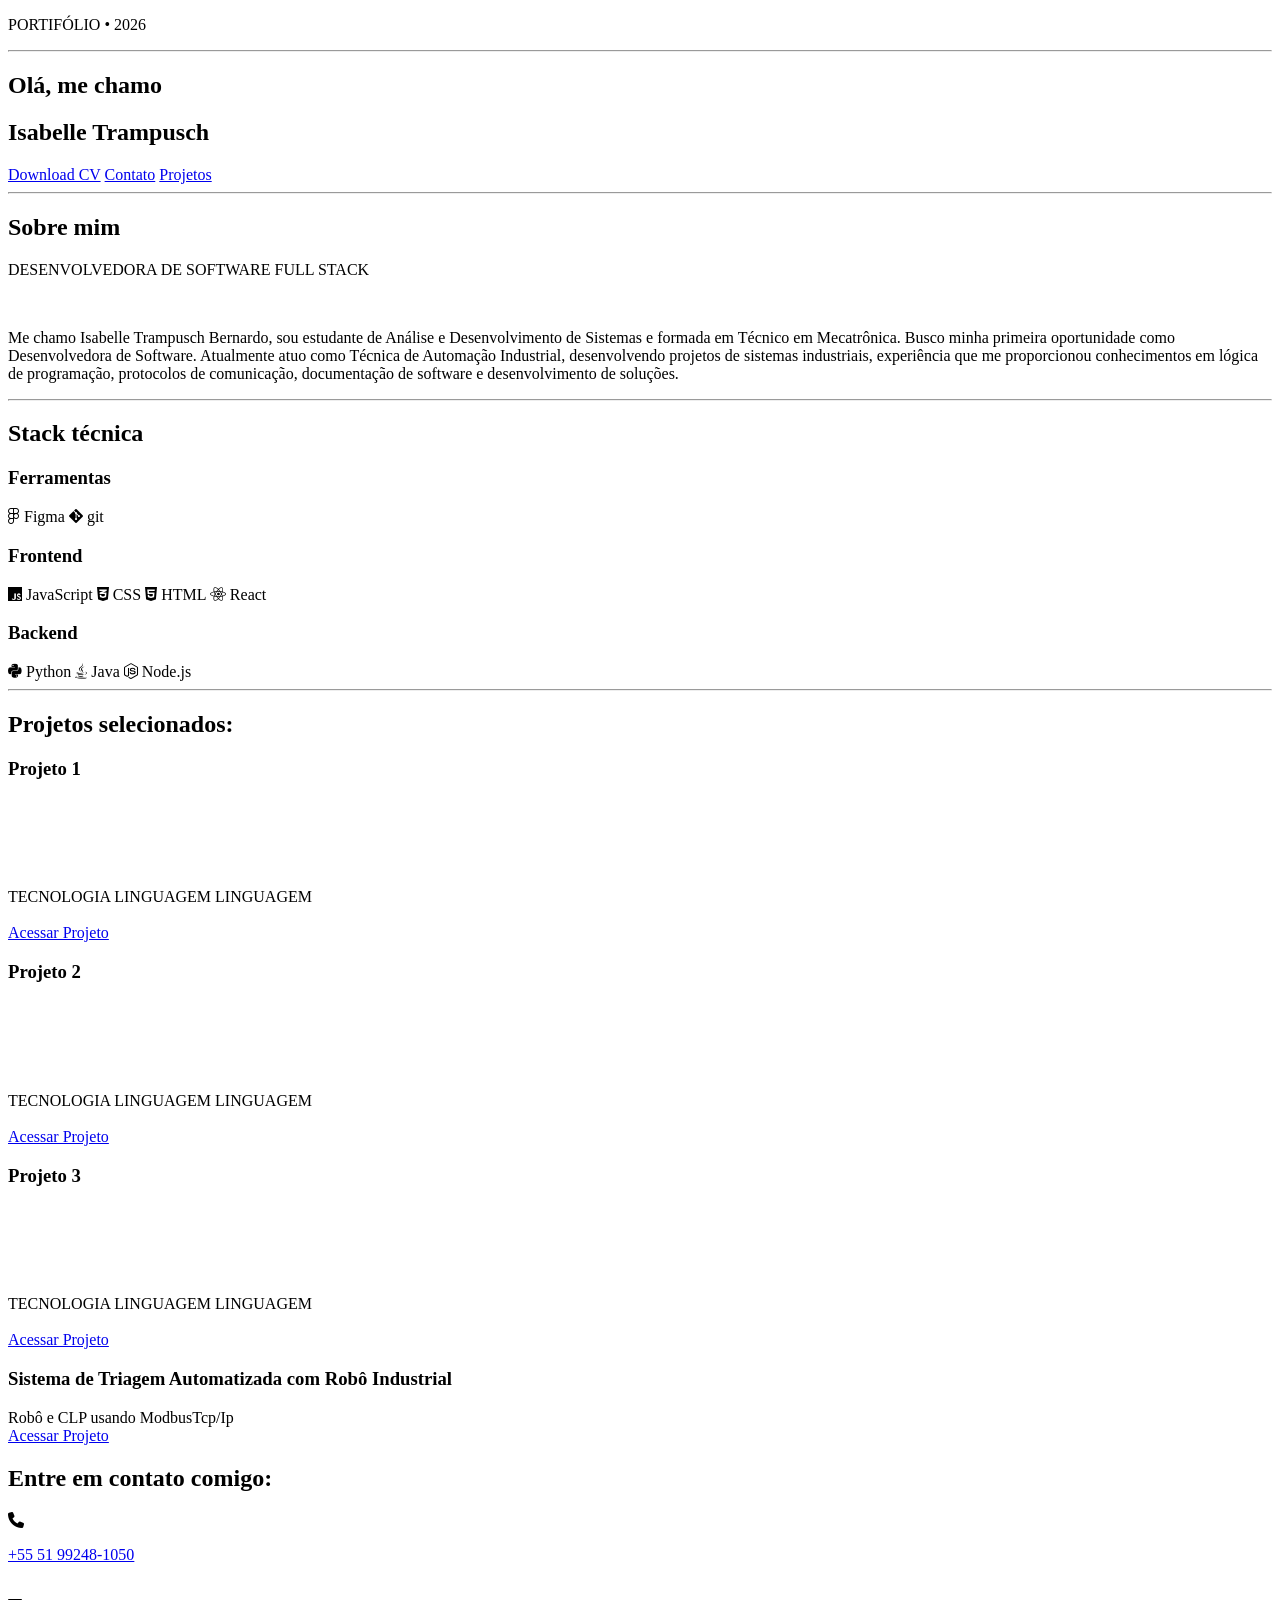
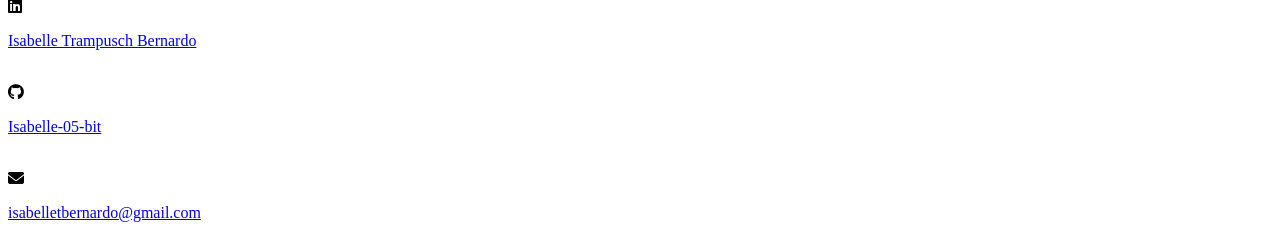
==== index.html @ dfebf292 "corrigindo caminho do index" ====
<!DOCTYPE html>
<html lang="en">
<head>
    <meta charset="UTF-8">
    <meta name="viewport" content="width=device-width, initial-scale=1.0">
     <title>Isabelle</title>

    <link rel="stylesheet" href="assets/css/style.css">
    <link rel="stylesheet"
    href="https://cdnjs.cloudflare.com/ajax/libs/font-awesome/6.7.2/css/all.min.css">
    <link rel="preconnect" href="https://fonts.googleapis.com">
    <link rel="preconnect" href="https://fonts.gstatic.com" crossorigin>
    <link href="https://fonts.googleapis.com/css2?family=Inter:wght@400;500;600&family=JetBrains+Mono:wght@400;500&family=Space+Grotesk:wght@400;500;600;700&display=swap" rel="stylesheet">

  
</head>

<body>
    <section id="inicio">
    <div class="header">
        <p class="eyebrown"> PORTIFÓLIO • 2026</p>
    </div>

    <hr>
    <div class="hero">
        <div>
            
            <h2>Olá, me chamo</h2>
            <h1>Isabelle Trampusch</h1>
            
        </div>

        <div> </div>
        
    </div>
    
    <div class="actions">
        <a href="pdf/Currículo Isabelle Trampusch.pdf" download class="btn-primary">Download CV</a>
        <a href="#contato" class="btn-secundary">Contato</a>
        <a href="#projetos"class="btn-secundary">Projetos</a>
    </div>
    </section>
    <hr>

    <section id="Sobre">
        <div class="about">
            <div>
                <h1>Sobre mim</h1>
            </div>
                
            <div>
                <p class="eyebrown">DESENVOLVEDORA DE SOFTWARE FULL STACK</p>
                <br>
                <p>Me chamo Isabelle Trampusch Bernardo, sou estudante de Análise e Desenvolvimento de Sistemas e formada em Técnico em Mecatrônica. Busco minha primeira oportunidade como Desenvolvedora de Software. Atualmente atuo como Técnica de Automação Industrial, desenvolvendo projetos de sistemas industriais, experiência que me proporcionou conhecimentos em lógica de programação, protocolos de comunicação, documentação de software e desenvolvimento de soluções.</p>
            </div>

        </div>
    </section>

<hr>

<section id="stack">
<div class="stack">
    <h2>Stack técnica</h2>

        <div class="cards">

            <div class="cardStack">
                <div class="linha"></div>
                <h3>Ferramentas</h3>
            
            
                <i class="fa-brands fa-figma"></i>
                <span class="badge">Figma</span>

                <i class="fa-brands fa-git-alt"></i>
                <span class="badge">git</span>
                
            </div>

            <div class="cardStack">
                <div class="linha"></div>
                <h3>Frontend</h3>
                
                <i class="fa-brands fa-js"></i>
                <span class="badge">JavaScript</span>

                <i class="fa-brands fa-css3-alt"></i>
                <span class="badge">CSS</span>

                <i class="fa-brands fa-html5"></i>
                <span class="badge">HTML</span>

                <i class="fa-brands fa-react"></i>
                <span class="badge">React</span>
                
            </div>

            <div class="cardStack">
                <div class="linha"></div>
                <h3>Backend</h3>

                <i class="fa-brands fa-python"></i>
                <span class="badge">Python</span>

                <i class="fa-brands fa-java"></i>
                <span class="badge">Java</span>

                <i class="fa-brands fa-node-js"></i>
                <span class="badge">Node.js</span>
                
            </div>

        </div>
</div>

<hr>


</section>
    
<section id="projetos">

<div class="projetos">
    
    <h2>Projetos selecionados:</h2>

    <div class="cards">
            

        <div class="cardProjeto">
            
            <h3>Projeto 1</h3>
            <br>
            <br>
            <br>
            <br>
            <br>
            <span class="badge">TECNOLOGIA</span>
            <span class="badge">LINGUAGEM</span>
            <span class="badge">LINGUAGEM</span>
            <br>
            <br>
            <a href="projeto1.html">Acessar Projeto</a>
        </div>

        <div class="cardProjeto">
            
            <h3>Projeto 2</h3>
            <br>
            <br>
            <br>
            <br>
            <br>
            <span class="badge">TECNOLOGIA</span>
            <span class="badge">LINGUAGEM</span>
            <span class="badge">LINGUAGEM</span>
            <br>
            <br>
            <a href="projeto2.html">Acessar Projeto</a>
        </div>

        <div class="cardProjeto">
            
            <h3>Projeto 3</h3>
            <br>
            <br>
            <br>
            <br>
            <br>
            <span class="badge">TECNOLOGIA</span>
            <span class="badge">LINGUAGEM</span>
            <span class="badge">LINGUAGEM</span>
            <br>
            <br>
            <a href="projeto3.html">Acessar Projeto</a>
        </div>

        <div class="cardProjetoMec">
            <h3>Sistema de Triagem Automatizada com Robô Industrial</h3>
            <div class="imgMecatronica"></div>
        
            
            <span class="badge">Robô e CLP usando ModbusTcp/Ip</span>
            <br>
            <a href="projeto4.html">Acessar Projeto</a>
        </div>

    </div>
</div>
</section>

</body>
<section id="contato">
    <footer>
        <h1>Entre em contato comigo:</h1>

        <div class="contato-item">
            <i class="fa-solid fa-phone"></i>

            <a href="https://wa.me/5551992481050" target="_blank">
            <p>+55 51 99248-1050</p>
            </a>
        </div>
        <br>
        <div class="contato-item">
         
            <i class="fa-brands fa-linkedin"></i>
            <a href="https://www.linkedin.com/in/isabelle-trampusch-bernardo-7a17942a6/" target="_blank">
            <p>Isabelle Trampusch Bernardo</p>
            </a>
        
        </div>
        <br>
        <div class="contato-item">
            <i class="fa-brands fa-github"></i>
            <a href="https://github.com/Isabelle05-bit" target="_blank">
            <p>Isabelle-05-bit</p>
            </a>
        </div>
        <br>
        <div class="contato-item">
            <i class="fa-solid fa-envelope"></i>
            <a href="mailto:isabelletbernardo@gmail.com?subject=Contato%20sobre%20seu%20portfólio&body=Olá%20Isabelle,%0A%0AVi%20seu%20portfólio%20e%20gostaria%20de%20conversar%20sobre%20uma%20oportunidade.%0A%0AAtenciosamente," target="_blank">
            <p>isabelletbernardo@gmail.com</p>
            </a>
        </div>





    </footer>
</section>
</html>
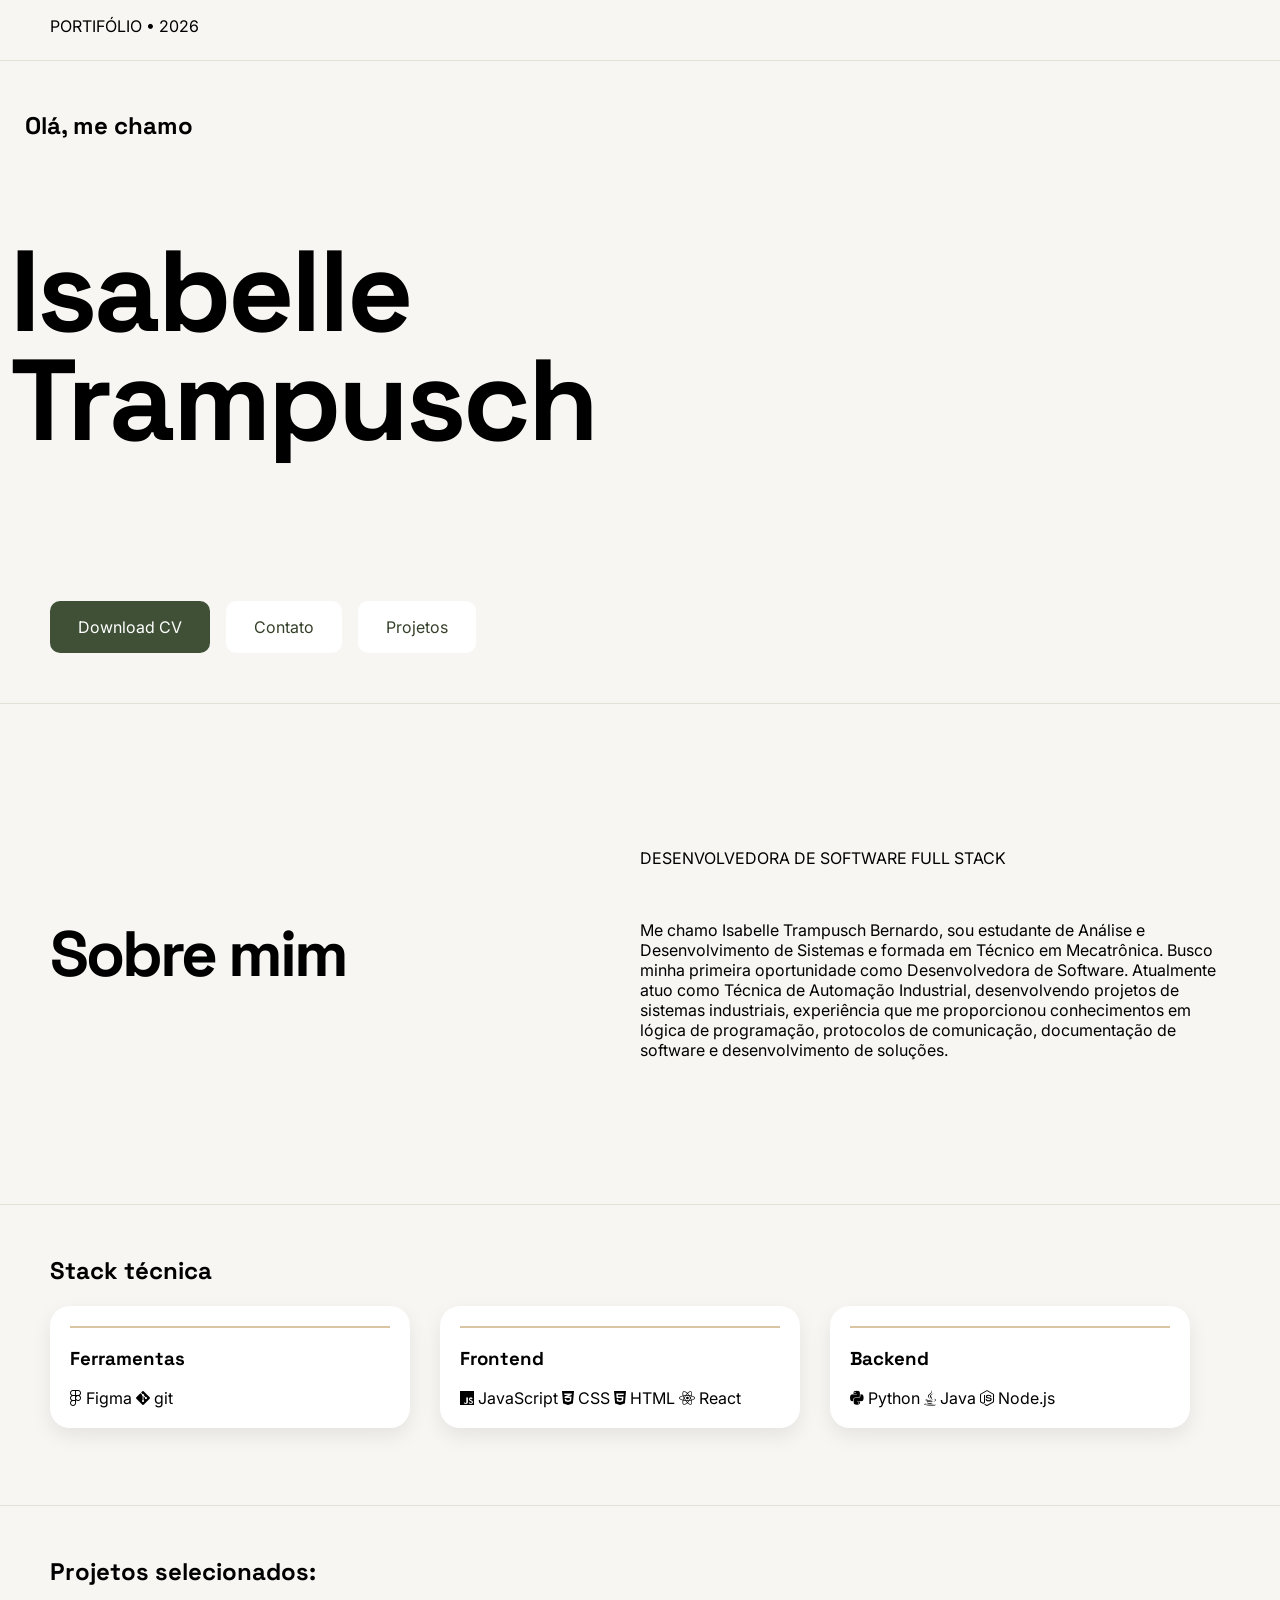
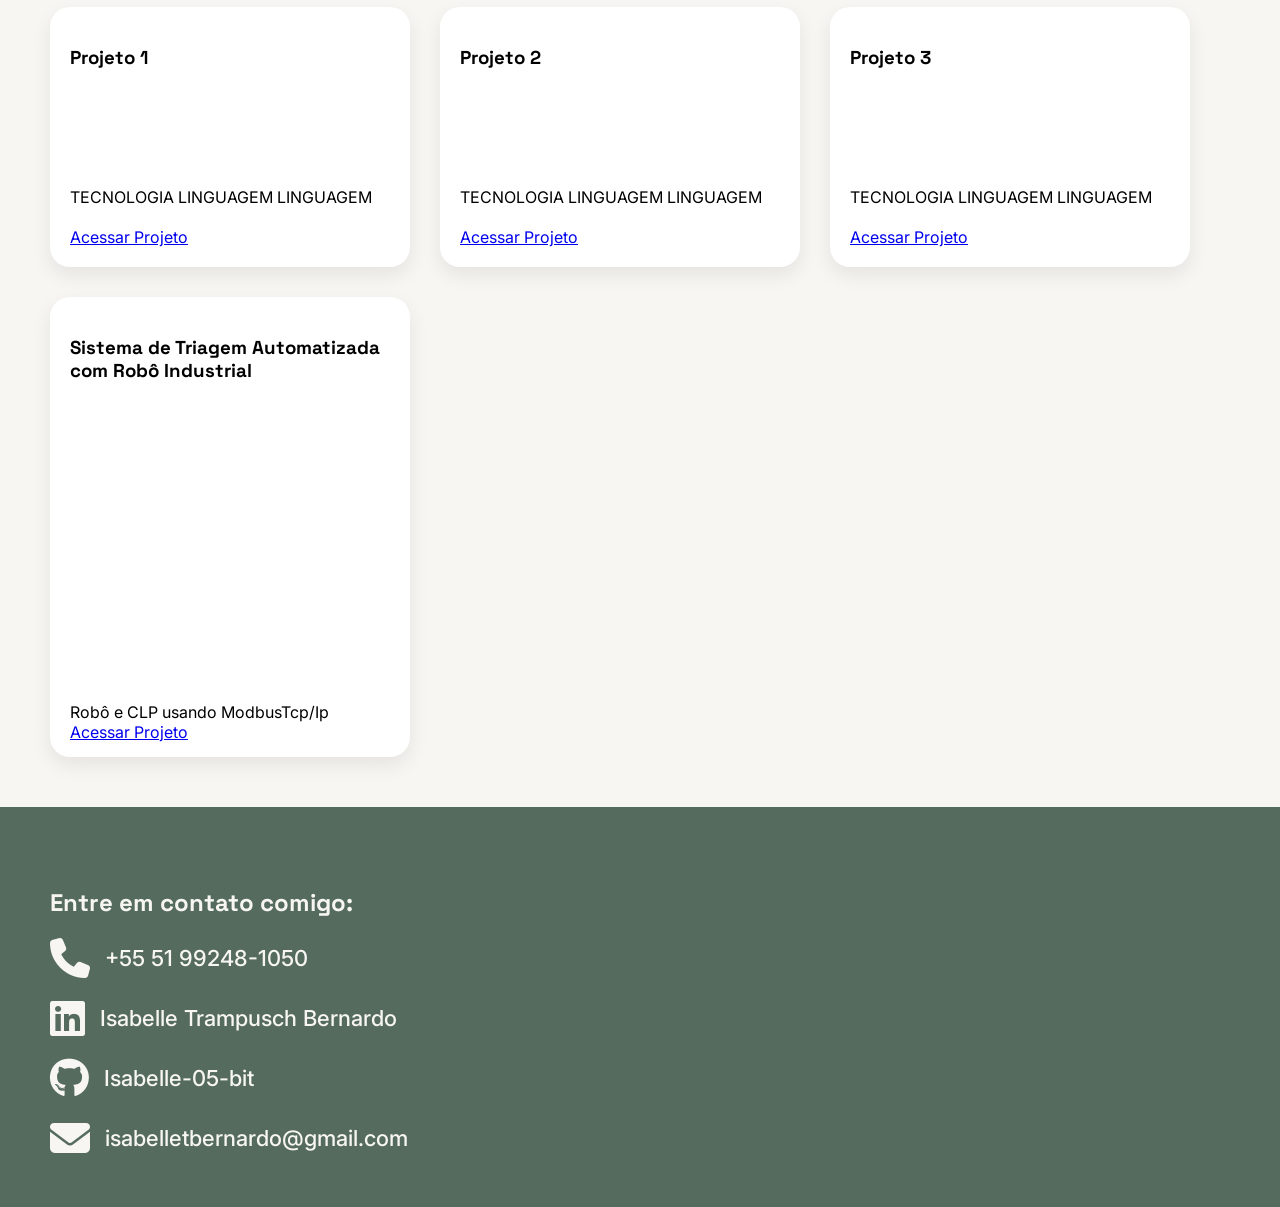
==== commit 17f0eb08: "mudando caminho do css no index" ====
--- a/index.html
+++ b/index.html
@@ -5,7 +5,7 @@
     <meta name="viewport" content="width=device-width, initial-scale=1.0">
      <title>Isabelle</title>
 
-    <link rel="stylesheet" href="assets/css/style.css">
+    <link rel="stylesheet" href="html/assets/css/style.css">
     <link rel="stylesheet"
     href="https://cdnjs.cloudflare.com/ajax/libs/font-awesome/6.7.2/css/all.min.css">
     <link rel="preconnect" href="https://fonts.googleapis.com">
--- a/html/assets/css/style.css
+++ b/html/assets/css/style.css
@@ -0,0 +1,463 @@
+
+body{
+
+  background-color: #F7F6F3;
+  font-family: "Inter", sans-serif;
+
+  margin: 0;
+  padding: 0;
+  box-sizing: border-box;
+
+  h1, h2, h3, h4 {
+  font-family: "Space Grotesk", sans-serif;
+  font-weight: 700;
+  }
+
+  /* Código */
+  code, pre {
+  font-family: "JetBrains Mono", monospace;
+  }
+}
+/* Inicio */
+.hero{
+  display: grid;
+  grid-template-columns: 1fr 1fr;
+  gap: 64x;
+  align-items: center;
+}
+.hero h1 {
+  margin-left: 10px;
+  font-size: clamp(64px, 9vw, 130px);   /* mínimo 64px, cresce com a tela (9vw), máximo 130px */
+  line-height: 0.95;       /* aproxima as linhas */
+  letter-spacing: -3px;    /* aperta as letras (visual editorial) */
+}
+.hero h2{
+  margin: 25px;
+}
+
+.hero p{
+  margin: 50px;
+  color: #362c19;
+}
+
+/* Sobre */
+.about{
+  margin: 50px;
+  display: grid;
+  grid-template-columns: 5fr 5fr;
+  gap: 64x;
+  align-items: center;
+  min-height: 400px;
+}
+
+.about h1{
+  font-size: clamp(32px, 9vw, 64px);  
+  line-height: 0.95;       /* aproxima as linhas */
+  letter-spacing: -3px;    /* aperta as letras (visual editorial) */
+}
+
+.header{
+  margin-left: 50px;
+}
+.eyebrow {
+  font-family: "JetBrains Mono", monospace;
+  text-transform: uppercase;   /* tudo em maiúscula */
+  letter-spacing: 6px;         /* espaço largo entre letras */
+  font-size: 16px;
+  color: #5a5a5a;
+  
+}
+
+/* Botões */
+.actions {
+  margin: 50px;
+  display: flex;   /* coloca os dois lado a lado */
+  gap: 16px;       /* espaço entre eles */
+}
+
+
+
+.btn {
+  padding: 16px 28px;        /* tamanho interno do botão */
+  border-radius: 10px;       /* cantos arredondados */
+  font-size: 16px;
+  cursor: pointer;
+  text-decoration: none;     /* tira o sublinhado se for <a> */
+  border: 1px solid transparent;
+}
+
+.btn-primary {
+  display: inline-block;
+  box-sizing: border-box;
+  padding: 16px 28px;
+  border-radius: 10px;
+  background: #3f5036;
+  color: #fff;
+  text-decoration: none;
+}
+
+.btn-primary:hover {
+  background: #2d3723;
+}
+
+.btn-secundary{
+  display: inline-block;
+  box-sizing: border-box;
+  padding: 16px 28px;
+  border-radius: 10px;
+  background:  #fff;
+  color:#344029;
+  text-decoration: none;
+}
+
+.btn-secundary:hover{
+  background-color: #3f5036;
+  color: #fff;
+}
+
+
+.btn-ghost {
+  background: transparent;   /* fundo vazio */
+  border-color: #d6d2c8;     /* só a borda cinza */
+  color: #1a1a1a;
+}
+/* Linha de divisão */
+hr {
+  border: none;              /* remove o estilo padrão feio */
+  border-top: 1px solid #e3e0d8;  /* linha fina e clara */
+  margin: 24px 0;            /* espaço acima e abaixo */
+}
+.linha{
+
+  width:100%;
+
+  height:2px;
+
+  margin:0px 0 0px;
+
+  background:#D9C5A1;
+
+}
+/* Stack técnica */
+.stack{
+  align-items: center;
+  margin: 50px;
+  min-height: 200px;
+}
+
+/* Cards de projetos */
+.projetos{
+  align-items: center;
+  margin: 50px;
+  min-height: 200px;
+}
+
+.cards{
+  display: flex;
+  gap: 30px;
+  flex-wrap: wrap;
+  align-items: center;
+      
+}
+   
+.cardStack{
+
+  align-items: center;
+  width:320px;
+
+  background:white;
+
+  padding-top: 1px;
+  padding: 20px;
+
+  border-radius:20px;
+
+  box-shadow:0px 8px 20px rgba(0,0,0,.08);
+
+}
+
+.cardProjeto{
+
+  align-items: center;
+  width:320px;
+  height:220px;
+
+  background:white;
+
+  padding-top: 1px;
+  padding: 20px;
+
+  border-radius:20px;
+
+  box-shadow:0px 8px 20px rgba(0,0,0,.08);
+
+}
+.cardProjetoMec{
+  width:320px;
+  height:420px;
+
+  background:white;
+
+  padding-top: 1px;
+  padding: 20px;
+
+  border-radius:20px;
+
+  box-shadow:0px 8px 20px rgba(0,0,0,.08);
+}
+
+.imgMecatronica{
+
+  width: 100%;
+  height: 280px;
+
+  margin: 20px auto;
+
+  background-image: url("../imagens/TCCMecatronicaI.jpeg");
+  background-size: cover;
+  background-position: center;
+  background-repeat: no-repeat;
+  border-radius: 20px;
+}
+
+/* Contato */
+
+footer{
+  min-height: 400px;
+  background-color: #556B5D;
+}
+
+footer h1{
+  padding-top: 80px;
+  margin-left: 50px;
+  color:#F7F6F3 ;
+}
+
+footer p{
+  margin: 0;
+  color:#F7F6F3 ;
+}
+
+footer h3{
+  padding-top: 80px;
+  margin-left: 50px;
+  color:#F7F6F3 ;
+}
+
+/* Icones */
+
+.fa-phone,
+.fa-linkedin,
+.fa-github,
+.fa-envelope{
+  font-size: 40px;
+  color: #F7F6F3;
+  align-items: center;
+  margin-left: 50px;
+}
+
+.contato-item{
+  display: flex;
+  align-items: center;
+  gap: 15px;
+}
+
+.contato-item a{
+  color: #F7F6F3;
+  text-decoration: none;
+  font-size: 22px;
+  font-weight: 500;
+}
+
+.contato-item a:hover{
+  color: #d8d6d3;
+  text-decoration: underline;
+}
+
+/* telas de Projetos */
+
+.projetoTitulo{
+  display: grid;
+  grid-template-columns: 1fr 1fr;
+  gap: 64px;
+  align-items: center;
+}
+.projetoTitulo h1 {
+  margin-left: 10px;
+  font-size: clamp(32px, 9vw, 65px);   /* mínimo 64px, cresce com a tela (9vw), máximo 130px */
+  line-height: 0.95;       /* aproxima as linhas */
+  letter-spacing: -3px;    /* aperta as letras (visual editorial) */
+}
+.projetoTitulo h2{
+  margin: 25px;
+}
+.projetoTitulo p{
+  margin-left: 50px;
+}
+.meca{
+  position: relative;
+  width: 100%;
+  height: 100vh;
+  overflow: hidden;
+}
+
+.meca video{
+  position: absolute;
+  top: 50%;
+  left: 50%;
+
+  width: 100%;
+  height: 100%;
+  border-radius: 20px;
+  object-fit: cover;
+
+  transform: translate(-50%, -50%);
+}
+
+.conteudo{
+  position: relative;
+  z-index: 1;
+}
+
+.descricao{
+  margin: 50px;
+  display: grid;
+  grid-template-columns: 5fr 5fr;
+  gap: 64x;
+  align-items: center;
+  min-height: 400px;
+}
+
+.descricao h1{
+  font-size: clamp(32px, 9vw, 64px);
+  line-height: 0.95;       /* aproxima as linhas */
+  letter-spacing: -3px;    /* aperta as letras (visual editorial) */
+}
+
+/* Responsivo (mobile/tablet) */
+
+@media (max-width: 900px) {
+  .hero,
+  .about,
+  .descricao,
+  .projetoTitulo {
+    grid-template-columns: 1fr;
+  }
+
+  .about,
+  .descricao {
+    min-height: auto;
+  }
+}
+
+@media (max-width: 768px) {
+  .header {
+    margin-left: 24px;
+  }
+
+  .hero h1 {
+    margin-left: 0;
+  }
+
+  .hero h2 {
+    margin: 16px 24px 0;
+  }
+
+  .hero p {
+    margin: 16px 24px;
+  }
+
+  .actions {
+    margin: 24px;
+    flex-wrap: wrap;
+  }
+
+  .about {
+    margin: 24px;
+    gap: 24px;
+  }
+
+  .stack {
+    margin: 24px;
+  }
+
+  .projetos {
+    margin: 24px;
+  }
+
+  .cards {
+    gap: 20px;
+    justify-content: center;
+  }
+
+  .cardStack,
+  .cardProjeto,
+  .cardProjetoMec {
+    width: 100%;
+    max-width: 320px;
+  }
+
+  .descricao {
+    margin: 24px;
+    gap: 24px;
+  }
+
+  .projetoTitulo {
+    gap: 24px;
+  }
+
+  .projetoTitulo h1 {
+    margin-left: 0;
+  }
+
+  .projetoTitulo p {
+    margin-left: 24px;
+  }
+
+  .meca {
+    height: 75vh;
+  }
+
+  footer h1,
+  footer h3 {
+    margin-left: 24px;
+    padding-top: 48px;
+  }
+
+  .fa-phone,
+  .fa-linkedin,
+  .fa-github,
+  .fa-envelope {
+    margin-left: 24px;
+    font-size: 32px;
+  }
+}
+
+@media (max-width: 480px) {
+  .hero h1 {
+    letter-spacing: -1px;
+  }
+
+  .about h1,
+  .descricao h1 {
+    letter-spacing: -1px;
+  }
+
+  .actions {
+    flex-direction: column;
+  }
+
+  .btn-primary,
+  .btn-secundary {
+    text-align: center;
+    width: 100%;
+  }
+
+  .meca {
+    height: 86vh;
+  }
+
+  .contato-item a {
+    font-size: 18px;
+  }
+}
